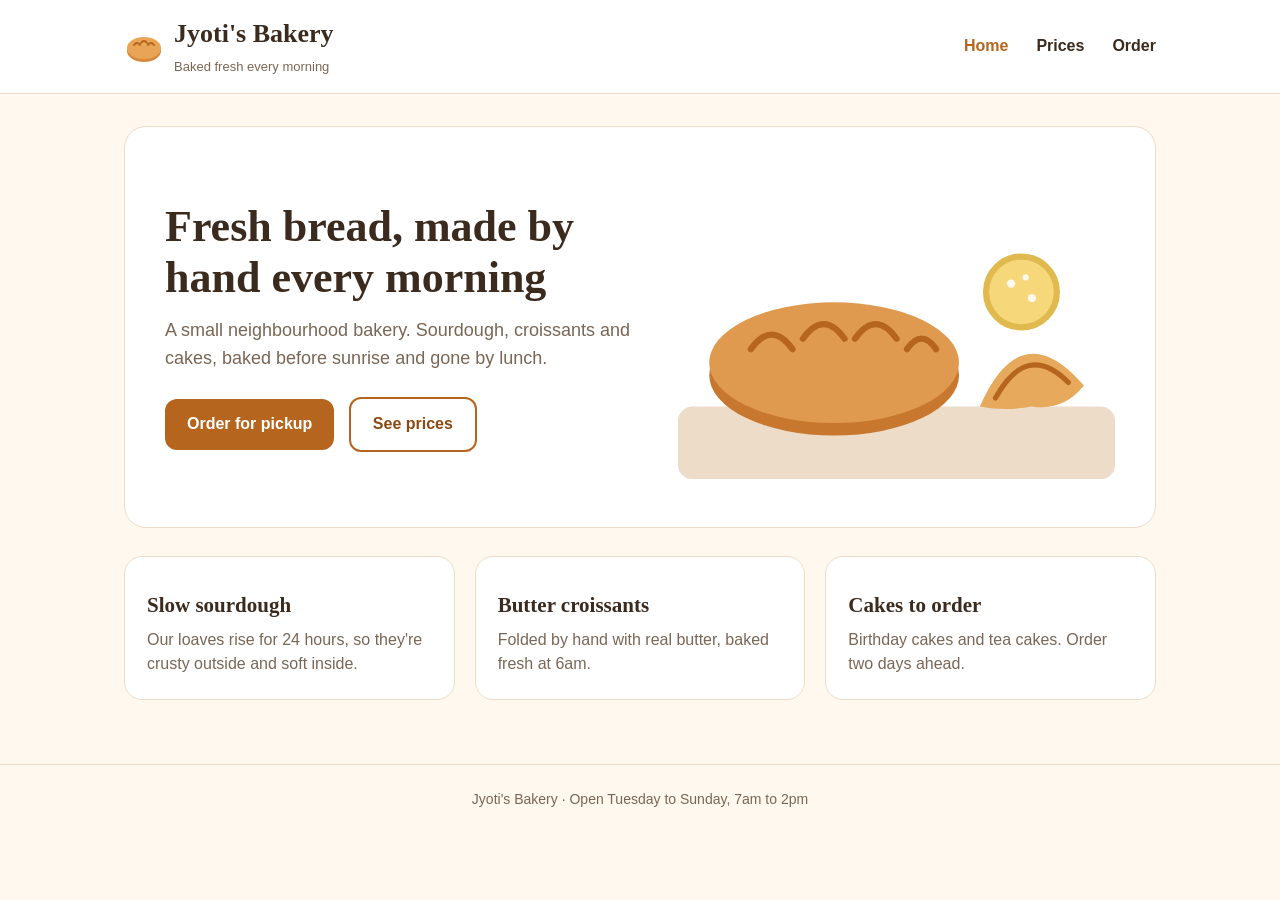
==== index.html @ eb9340fc "Jyoti's Bakery website" ====
<!DOCTYPE html>
<html lang="en">
<head>
  <meta charset="utf-8">
  <meta name="viewport" content="width=device-width, initial-scale=1">
  <title>Home | Jyoti's Bakery</title>
  <link rel="stylesheet" href="styles.css">
</head>
<body>
<header class="site-header">
  <div class="header-inner">
    <a class="brand" href="index.html">
      <svg width="40" height="40" viewBox="0 0 40 40" aria-hidden="true"><ellipse cx="20" cy="24" rx="17" ry="11" fill="#d8893b"/><ellipse cx="20" cy="21" rx="17" ry="11" fill="#e9a557"/><path d="M10 18 q3 -4 6 0 M17 16 q3 -4 6 0 M24 18 q3 -4 6 0" stroke="#b5651d" stroke-width="2" fill="none" stroke-linecap="round"/></svg>
      <span><span class="brand-name">Jyoti's Bakery</span><br><span class="brand-tag">Baked fresh every morning</span></span>
    </a>
    <button class="menu-button" aria-expanded="false" aria-controls="site-nav">&#9776; Menu</button>
    <nav id="site-nav">
      <ul>
        <li><a href="index.html" class="active">Home</a></li>
        <li><a href="prices.html">Prices</a></li>
        <li><a href="order.html">Order</a></li>
      </ul>
    </nav>
  </div>
</header>
<main>
<section class="hero">
  <div>
    <h1>Fresh bread, made by hand every morning</h1>
    <p>A small neighbourhood bakery. Sourdough, croissants and cakes, baked before sunrise and gone by lunch.</p>
    <a class="btn" href="order.html">Order for pickup</a>
    <a class="btn secondary" href="prices.html">See prices</a>
  </div>
  <div><svg viewBox="0 0 420 300" width="100%" role="img" aria-label="Fresh bread and pastries">
  <rect x="0" y="230" width="420" height="70" rx="14" fill="#ecdcc8"/>
  <ellipse cx="150" cy="200" rx="120" ry="58" fill="#c8772f"/>
  <ellipse cx="150" cy="188" rx="120" ry="58" fill="#e09a4f"/>
  <path d="M70 175 q20 -28 40 0 M120 165 q20 -28 40 0 M170 165 q20 -28 40 0 M220 175 q14 -20 28 0" stroke="#b5651d" stroke-width="6" fill="none" stroke-linecap="round"/>
  <path d="M290 230 q40 -90 100 -20 q-20 25 -50 20 q-25 5 -50 0z" fill="#e7a95c"/>
  <path d="M305 222 q30 -55 70 -15" stroke="#b5651d" stroke-width="5" fill="none" stroke-linecap="round"/>
  <circle cx="330" cy="120" r="34" fill="#f6d77a"/>
  <circle cx="330" cy="120" r="34" fill="none" stroke="#e0b94f" stroke-width="6"/>
  <circle cx="320" cy="112" r="4" fill="#fff8ef"/><circle cx="340" cy="126" r="4" fill="#fff8ef"/><circle cx="334" cy="106" r="3" fill="#fff8ef"/>
</svg></div>
</section>
<section class="cards">
  <div class="card"><h3>Slow sourdough</h3><p>Our loaves rise for 24 hours, so they're crusty outside and soft inside.</p></div>
  <div class="card"><h3>Butter croissants</h3><p>Folded by hand with real butter, baked fresh at 6am.</p></div>
  <div class="card"><h3>Cakes to order</h3><p>Birthday cakes and tea cakes. Order two days ahead.</p></div>
</section>
</main>
<footer>Jyoti's Bakery &middot; Open Tuesday to Sunday, 7am to 2pm</footer>
<script src="menu.js"></script>
</body>
</html>
---- styles.css ----
:root {
  --cream: #fff8ef;
  --paper: #ffffff;
  --crust: #b5651d;
  --crust-dark: #8a4a12;
  --cocoa: #3b2a1e;
  --muted: #7a6656;
  --line: #ecdcc8;
  --butter: #f6d77a;
}
* { box-sizing: border-box; }
body {
  margin: 0;
  font-family: "Segoe UI", Roboto, Helvetica, Arial, sans-serif;
  background: var(--cream);
  color: var(--cocoa);
  line-height: 1.55;
}
a { color: var(--crust-dark); }
header.site-header {
  background: var(--paper);
  border-bottom: 1px solid var(--line);
  position: sticky; top: 0; z-index: 10;
}
.header-inner {
  max-width: 1080px; margin: 0 auto; padding: 14px 24px;
  display: flex; align-items: center; justify-content: space-between;
}
.brand { display: flex; align-items: center; gap: 10px; text-decoration: none; color: var(--cocoa); }
.brand-name { font-family: Georgia, "Times New Roman", serif; font-size: 26px; font-weight: 700; }
.brand-tag { font-size: 13px; color: var(--muted); }
nav#site-nav ul { list-style: none; margin: 0; padding: 0; display: flex; gap: 28px; }
nav#site-nav a { text-decoration: none; color: var(--cocoa); font-weight: 600; font-size: 16px; }
nav#site-nav a.active, nav#site-nav a:hover { color: var(--crust); }
.menu-button {
  display: none; background: var(--crust); color: #fff; border: 0; border-radius: 10px;
  padding: 10px 14px; font-size: 16px; font-weight: 600; cursor: pointer;
}
main { max-width: 1080px; margin: 0 auto; padding: 32px 24px 64px; }
.hero {
  display: grid; grid-template-columns: 1.1fr 1fr; gap: 32px; align-items: center;
  background: var(--paper); border: 1px solid var(--line); border-radius: 22px; padding: 40px;
}
.hero h1 { font-family: Georgia, serif; font-size: 44px; line-height: 1.15; margin: 0 0 14px; }
.hero p { font-size: 18px; color: var(--muted); margin: 0 0 24px; }
.btn {
  display: inline-block; background: var(--crust); color: #fff; text-decoration: none;
  padding: 13px 22px; border-radius: 12px; font-weight: 700;
}
.btn.secondary { background: transparent; color: var(--crust-dark); border: 2px solid var(--crust); margin-left: 10px; }
.cards { display: grid; grid-template-columns: repeat(3, 1fr); gap: 20px; margin-top: 28px; }
.card { background: var(--paper); border: 1px solid var(--line); border-radius: 18px; padding: 22px; }
.card h3 { margin: 10px 0 6px; font-family: Georgia, serif; font-size: 21px; }
.card p { margin: 0; color: var(--muted); }
.price-list { background: var(--paper); border: 1px solid var(--line); border-radius: 18px; padding: 8px 28px; }
.price-row { display: flex; justify-content: space-between; padding: 16px 0; border-bottom: 1px dashed var(--line); font-size: 18px; }
.price-row:last-child { border-bottom: 0; }
.price-row .item small { display: block; color: var(--muted); font-size: 14px; }
.price-row .price { font-weight: 700; color: var(--crust-dark); }
h1.page-title { font-family: Georgia, serif; font-size: 38px; margin: 0 0 6px; }
p.page-sub { color: var(--muted); margin: 0 0 24px; font-size: 17px; }
form.order { background: var(--paper); border: 1px solid var(--line); border-radius: 18px; padding: 28px; max-width: 620px; }
.field { margin-bottom: 18px; }
.field label { display: block; font-weight: 700; margin-bottom: 6px; }
.field input, .field select {
  width: 100%; padding: 12px 14px; font-size: 16px; border: 1px solid var(--line);
  border-radius: 10px; background: #fffdf9; color: var(--cocoa);
}
form.order button { background: var(--crust); color: #fff; border: 0; padding: 14px 24px; border-radius: 12px; font-size: 17px; font-weight: 700; cursor: pointer; }
footer { text-align: center; color: var(--muted); font-size: 14px; padding: 24px; border-top: 1px solid var(--line); }
@media (max-width: 600px) {
  .menu-button { display: inline-block; }
  nav#site-nav { display: none; position: absolute; top: 64px; left: 0; right: 0; background: var(--paper); border-bottom: 1px solid var(--line); }
  nav#site-nav.open { display: block; }
  nav#site-nav ul { flex-direction: column; gap: 0; padding: 8px 24px 16px; }
  nav#site-nav li { padding: 12px 0; border-bottom: 1px solid var(--line); }
  .brand-tag { display: none; }
  .hero { grid-template-columns: 1fr; padding: 24px; }
  .hero h1 { font-size: 32px; }
  .cards { grid-template-columns: 1fr; }
  .btn.secondary { margin-left: 0; margin-top: 10px; }
}
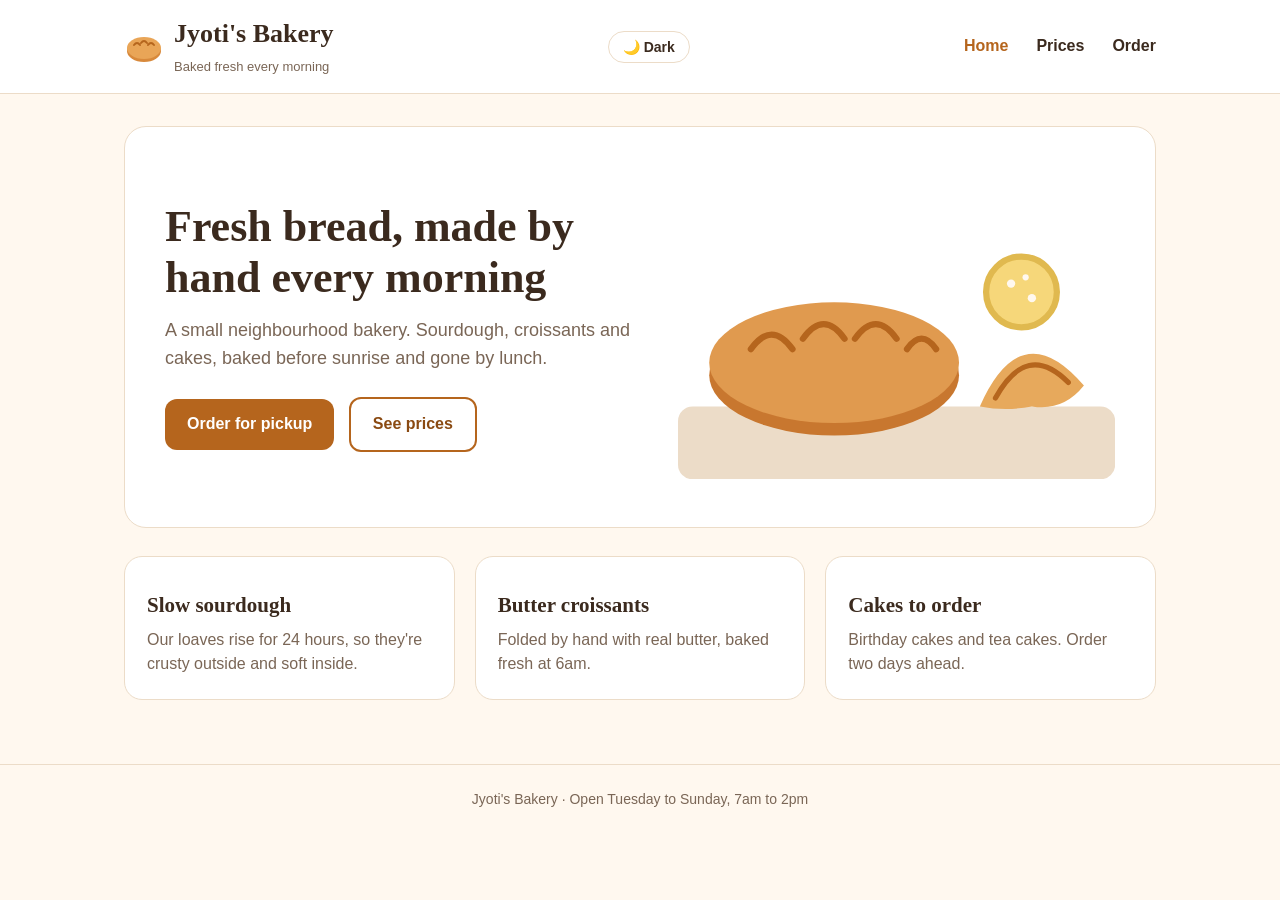
==== commit 495831ef: "Add dark mode support across site with toggle and theme persistence Co-authored-by: suryakunju <2178" ====
--- a/index.html
+++ b/index.html
@@ -4,6 +4,7 @@
   <meta charset="utf-8">
   <meta name="viewport" content="width=device-width, initial-scale=1">
   <title>Home | Jyoti's Bakery</title>
+  <script src="theme.js"></script>
   <link rel="stylesheet" href="styles.css">
 </head>
 <body>
@@ -13,7 +14,10 @@
       <svg width="40" height="40" viewBox="0 0 40 40" aria-hidden="true"><ellipse cx="20" cy="24" rx="17" ry="11" fill="#d8893b"/><ellipse cx="20" cy="21" rx="17" ry="11" fill="#e9a557"/><path d="M10 18 q3 -4 6 0 M17 16 q3 -4 6 0 M24 18 q3 -4 6 0" stroke="#b5651d" stroke-width="2" fill="none" stroke-linecap="round"/></svg>
       <span><span class="brand-name">Jyoti's Bakery</span><br><span class="brand-tag">Baked fresh every morning</span></span>
     </a>
-    <button class="menu-button" aria-expanded="false" aria-controls="site-nav">&#9776; Menu</button>
+    <div class="header-actions">
+      <button class="theme-toggle" type="button" aria-label="Toggle dark mode">🌙 Dark</button>
+      <button class="menu-button" aria-expanded="false" aria-controls="site-nav">&#9776; Menu</button>
+    </div>
     <nav id="site-nav">
       <ul>
         <li><a href="index.html" class="active">Home</a></li>
--- a/styles.css
+++ b/styles.css
@@ -7,6 +7,42 @@
   --muted: #7a6656;
   --line: #ecdcc8;
   --butter: #f6d77a;
+  --input-bg: #fffdf9;
+  --theme-toggle-bg: transparent;
+  --theme-toggle-border: var(--line);
+  --theme-toggle-color: var(--cocoa);
+}
+
+[data-theme="dark"] {
+  --cream: #181412;
+  --paper: #241e1a;
+  --crust: #d8893b;
+  --crust-dark: #f0a352;
+  --cocoa: #f5ece2;
+  --muted: #b8a698;
+  --line: #3d3129;
+  --butter: #f6d77a;
+  --input-bg: #1c1714;
+  --theme-toggle-bg: #2d2621;
+  --theme-toggle-border: #4d3e34;
+  --theme-toggle-color: #f5ece2;
+}
+
+@media (prefers-color-scheme: dark) {
+  :root:not([data-theme="light"]) {
+    --cream: #181412;
+    --paper: #241e1a;
+    --crust: #d8893b;
+    --crust-dark: #f0a352;
+    --cocoa: #f5ece2;
+    --muted: #b8a698;
+    --line: #3d3129;
+    --butter: #f6d77a;
+    --input-bg: #1c1714;
+    --theme-toggle-bg: #2d2621;
+    --theme-toggle-border: #4d3e34;
+    --theme-toggle-color: #f5ece2;
+  }
 }
 * { box-sizing: border-box; }
 body {
@@ -64,13 +100,34 @@
 .field label { display: block; font-weight: 700; margin-bottom: 6px; }
 .field input, .field select {
   width: 100%; padding: 12px 14px; font-size: 16px; border: 1px solid var(--line);
-  border-radius: 10px; background: #fffdf9; color: var(--cocoa);
+  border-radius: 10px; background: var(--input-bg); color: var(--cocoa);
+}
+.header-actions {
+  display: flex; align-items: center; gap: 12px;
+}
+.theme-toggle {
+  background: var(--theme-toggle-bg);
+  border: 1px solid var(--theme-toggle-border);
+  color: var(--theme-toggle-color);
+  border-radius: 9999px;
+  padding: 8px 14px;
+  font-size: 14px;
+  font-weight: 600;
+  cursor: pointer;
+  display: inline-flex;
+  align-items: center;
+  gap: 6px;
+  line-height: 1;
+  transition: background 0.15s ease, border-color 0.15s ease, color 0.15s ease;
+}
+.theme-toggle:hover {
+  border-color: var(--crust);
 }
 form.order button { background: var(--crust); color: #fff; border: 0; padding: 14px 24px; border-radius: 12px; font-size: 17px; font-weight: 700; cursor: pointer; }
 footer { text-align: center; color: var(--muted); font-size: 14px; padding: 24px; border-top: 1px solid var(--line); }
 @media (max-width: 600px) {
   .menu-button { display: inline-block; }
-  nav#site-nav { display: none; position: absolute; top: 64px; left: 0; right: 0; background: var(--paper); border-bottom: 1px solid var(--line); }
+  nav#site-nav { display: none; position: absolute; top: 100%; left: 0; right: 0; background: var(--paper); border-bottom: 1px solid var(--line); box-shadow: 0 4px 12px rgba(0,0,0,0.1); }
   nav#site-nav.open { display: block; }
   nav#site-nav ul { flex-direction: column; gap: 0; padding: 8px 24px 16px; }
   nav#site-nav li { padding: 12px 0; border-bottom: 1px solid var(--line); }
